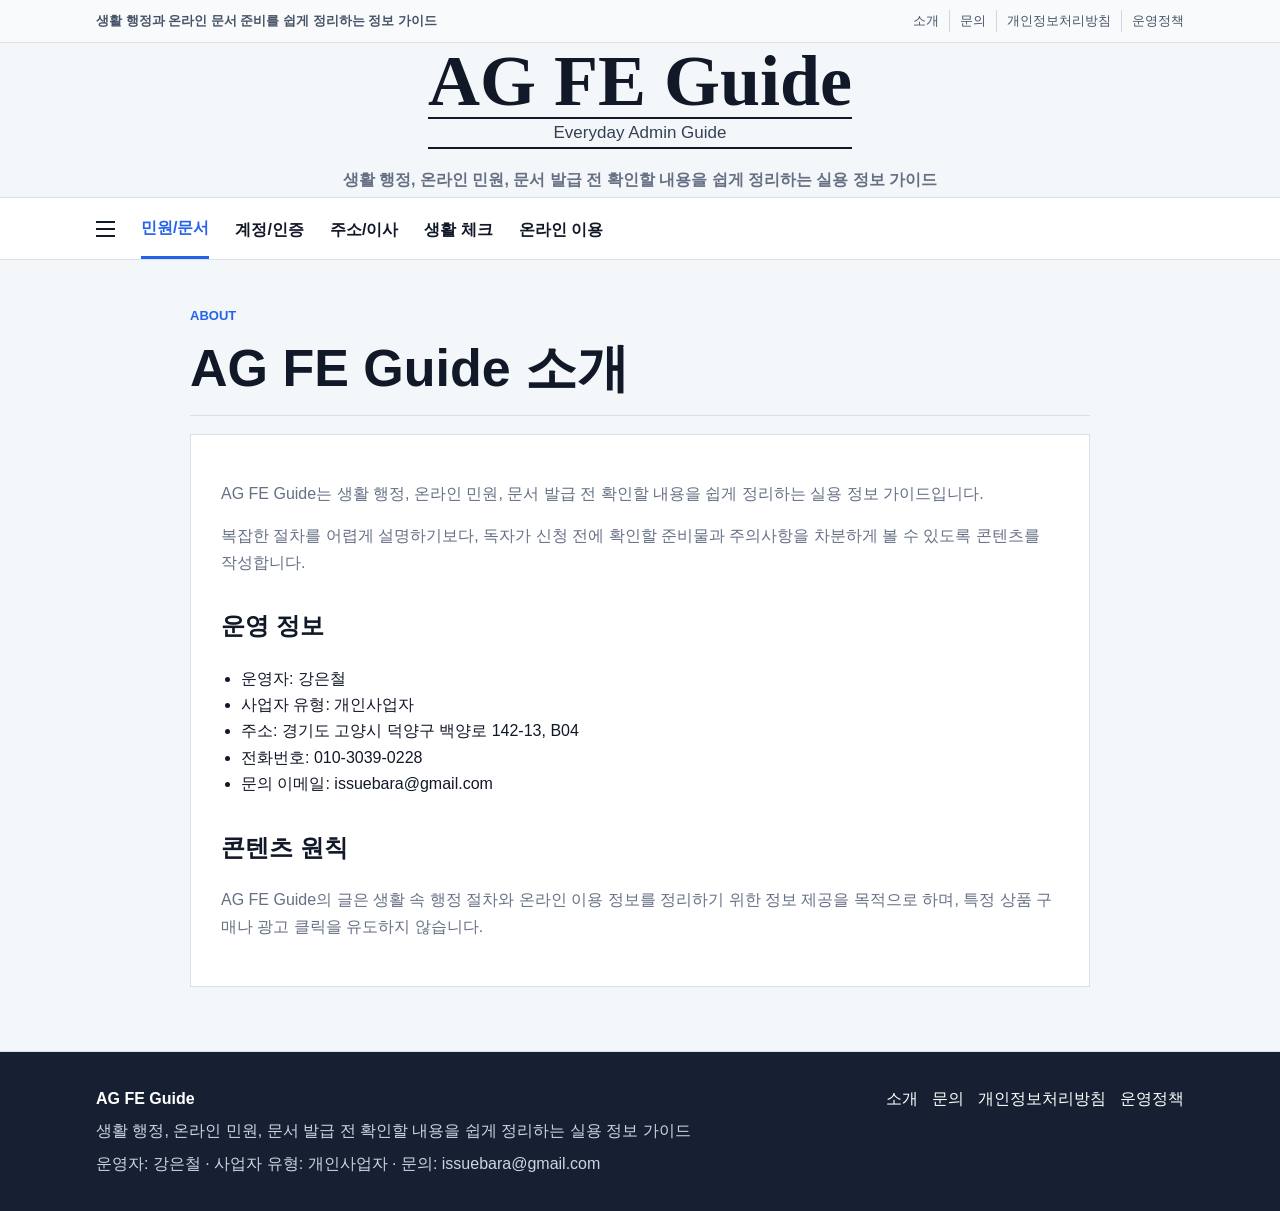
==== about.html @ 49040b3b "Initial ag-fe site" ====
<!doctype html>
<html lang="ko">
<head>
  <meta charset="utf-8">
  <meta name="viewport" content="width=device-width, initial-scale=1">
  <title>소개 | AG FE Guide</title>
  <meta name="description" content="AG FE Guide 소개">
  <link rel="stylesheet" href="./styles.css">
</head>
<body>
  <header class="topbar">
    <div class="container topbar-inner">
      <span>생활 행정과 온라인 문서 준비를 쉽게 정리하는 정보 가이드</span>
      <nav aria-label="보조 메뉴">
        <a href="./about.html">소개</a>
        <a href="./contact.html">문의</a>
        <a href="./privacy.html">개인정보처리방침</a>
        <a href="./terms.html">운영정책</a>
      </nav>
    </div>
  </header>
  <header class="masthead">
    <a class="logo" href="./" aria-label="AG FE Guide 홈">
      <strong>AG FE Guide</strong>
      <small>Everyday Admin Guide</small>
    </a>
    <p>생활 행정, 온라인 민원, 문서 발급 전 확인할 내용을 쉽게 정리하는 실용 정보 가이드</p>
  </header>
  <nav class="category-nav" aria-label="주요 카테고리">
    <div class="container category-inner">
      <span class="menu-icon" aria-hidden="true"></span>
      <a href="./category-documents.html">민원/문서</a>
        <a href="./category-account.html">계정/인증</a>
        <a href="./category-home.html">주소/이사</a>
        <a href="./category-daily.html">생활 체크</a>
        <a href="./category-digital.html">온라인 이용</a>
    </div>
  </nav>
  <main class="page">
    <span class="meta">ABOUT</span>
    <h1>AG FE Guide 소개</h1>
    <div class="page-copy">
      <p>AG FE Guide는 생활 행정, 온라인 민원, 문서 발급 전 확인할 내용을 쉽게 정리하는 실용 정보 가이드입니다.</p>
      <p>복잡한 절차를 어렵게 설명하기보다, 독자가 신청 전에 확인할 준비물과 주의사항을 차분하게 볼 수 있도록 콘텐츠를 작성합니다.</p>
      <h2>운영 정보</h2>
      <ul>
        <li>운영자: 강은철</li>
        <li>사업자 유형: 개인사업자</li>
        <li>주소: 경기도 고양시 덕양구 백양로 142-13, B04</li>
        <li>전화번호: 010-3039-0228</li>
        <li>문의 이메일: issuebara@gmail.com</li>
      </ul>
      <h2>콘텐츠 원칙</h2>
      <p>AG FE Guide의 글은 생활 속 행정 절차와 온라인 이용 정보를 정리하기 위한 정보 제공을 목적으로 하며, 특정 상품 구매나 광고 클릭을 유도하지 않습니다.</p>
    </div>
  </main>
  <footer class="footer">
    <div class="container footer-inner">
      <div>
        <strong>AG FE Guide</strong>
        <p>생활 행정, 온라인 민원, 문서 발급 전 확인할 내용을 쉽게 정리하는 실용 정보 가이드</p>
        <p>운영자: 강은철 · 사업자 유형: 개인사업자 · 문의: issuebara@gmail.com</p>
      </div>
      <nav aria-label="푸터 메뉴">
        <a href="./about.html">소개</a>
        <a href="./contact.html">문의</a>
        <a href="./privacy.html">개인정보처리방침</a>
        <a href="./terms.html">운영정책</a>
      </nav>
    </div>
  </footer>
</body>
</html>
---- styles.css ----
:root {
  --ink: #111827;
  --muted: #667085;
  --line: #d8e0e8;
  --paper: #ffffff;
  --wash: #f4f7f9;
  --blue: #2563eb;
  --teal: #0f766e;
  --coral: #ea6b52;
  --gold: #ca8a04;
}
* { box-sizing: border-box; }
body {
  margin: 0;
  background: var(--wash);
  color: var(--ink);
  font-family: Arial, "Malgun Gothic", sans-serif;
  line-height: 1.65;
}
a { color: inherit; text-decoration: none; }
.container { width: min(1088px, calc(100% - 32px)); margin: 0 auto; }
.topbar {
  background: #f8fafc;
  border-bottom: 1px solid var(--line);
  color: #475467;
  font-size: 13px;
}
.topbar-inner {
  display: flex;
  min-height: 42px;
  align-items: center;
  justify-content: space-between;
  gap: 18px;
}
.topbar span { font-weight: 700; }
.topbar nav { display: flex; flex-wrap: wrap; gap: 0; }
.topbar a { padding: 0 10px; border-right: 1px solid #cfd7df; }
.topbar a:first-child { padding-left: 0; }
.topbar a:last-child { border-right: 0; padding-right: 0; }
.masthead {
  display: grid;
  min-height: 154px;
  place-items: center;
  text-align: center;
}
.logo { display: inline-grid; place-items: center; gap: 2px; }
.logo strong {
  font-family: Georgia, "Times New Roman", serif;
  font-size: clamp(42px, 7vw, 72px);
  line-height: .95;
}
.logo small {
  display: block;
  width: 100%;
  border-top: 2px solid var(--ink);
  border-bottom: 2px solid var(--ink);
  color: #344054;
  font-size: 17px;
}
.masthead p {
  max-width: 760px;
  margin: 10px 0 0;
  color: var(--muted);
  font-weight: 700;
}
.category-nav {
  background: #fff;
  border-top: 1px solid var(--line);
  border-bottom: 1px solid var(--line);
}
.category-inner {
  display: flex;
  min-height: 56px;
  align-items: center;
  gap: 26px;
  overflow-x: auto;
}
.menu-icon, .menu-icon::before, .menu-icon::after {
  display: block;
  width: 19px;
  height: 2px;
  background: var(--ink);
}
.menu-icon { position: relative; flex: 0 0 auto; }
.menu-icon::before, .menu-icon::after { content: ""; position: absolute; left: 0; }
.menu-icon::before { top: -7px; }
.menu-icon::after { top: 7px; }
.category-inner a {
  flex: 0 0 auto;
  padding: 17px 0 15px;
  font-weight: 900;
  font-size: 16px;
}
.category-inner a:first-of-type {
  color: var(--blue);
  border-bottom: 3px solid var(--blue);
}
.home {
  display: grid;
  grid-template-columns: minmax(0, 1fr) 320px;
  gap: 32px;
  padding: 34px 0 60px;
}
.hero {
  display: grid;
  grid-template-columns: minmax(310px, .85fr) minmax(380px, 1fr);
  gap: 30px;
  align-items: center;
}
.hero-copy h1 {
  margin: 10px 0 18px;
  font-size: clamp(38px, 5vw, 60px);
  line-height: 1.08;
}
.eyebrow, .meta { color: var(--blue); font-size: 13px; font-weight: 900; }
.hero-copy p { color: #475467; font-size: 17px; }
.hero-visual {
  min-height: 320px;
  padding: 34px;
  background:
    radial-gradient(circle at 78% 20%, rgba(234,107,82,.28), transparent 34%),
    linear-gradient(135deg, #e7f0ff, #ecfdf5);
  border: 1px solid var(--line);
  box-shadow: 0 18px 40px rgba(15, 23, 42, .1);
}
.visual-card {
  height: 100%;
  min-height: 252px;
  padding: 28px;
  background: rgba(255,255,255,.86);
  border: 1px solid rgba(255,255,255,.9);
}
.visual-card strong { display: block; font-size: 32px; line-height: 1.25; }
.visual-card span { display: inline-block; margin-top: 18px; color: var(--teal); font-weight: 900; }
.side-panel {
  align-self: start;
  padding: 22px;
  background: #fff;
  border: 1px solid var(--line);
}
.side-panel h2 {
  margin: 0 0 12px;
  padding-bottom: 12px;
  border-bottom: 3px solid var(--ink);
  font-size: 21px;
}
.side-panel ol { margin: 0; padding: 0; list-style: none; counter-reset: rank; }
.side-panel li {
  display: grid;
  grid-template-columns: 30px 1fr;
  gap: 10px;
  padding: 13px 0;
  border-bottom: 1px solid var(--line);
  counter-increment: rank;
}
.side-panel li::before {
  content: counter(rank);
  color: var(--coral);
  font-size: 22px;
  font-weight: 900;
  line-height: 1;
}
.section {
  grid-column: 1 / -1;
  padding-top: 28px;
  border-top: 1px solid var(--line);
}
.section-head {
  display: flex;
  align-items: end;
  justify-content: space-between;
  gap: 18px;
  margin-bottom: 20px;
}
.section-head h2 { margin: 0; font-size: 28px; }
.section-head p { margin: 0; color: var(--muted); }
.category-grid {
  display: grid;
  grid-template-columns: repeat(5, minmax(0, 1fr));
  gap: 18px;
}
.category-card {
  min-height: 190px;
  padding: 20px;
  background: #fff;
  border: 1px solid var(--line);
  border-top: 4px solid var(--blue);
}
.category-card:nth-child(2) { border-top-color: var(--coral); }
.category-card:nth-child(3) { border-top-color: var(--teal); }
.category-card:nth-child(4) { border-top-color: #7c3aed; }
.category-card:nth-child(5) { border-top-color: var(--gold); }
.category-card h3 { margin: 0 0 10px; font-size: 20px; line-height: 1.3; }
.category-card p, .page-copy p, .footer p { color: var(--muted); }
.page {
  width: min(900px, calc(100% - 32px));
  margin: 0 auto;
  padding: 42px 0 64px;
}
.page h1 {
  margin: 10px 0 18px;
  padding-bottom: 18px;
  border-bottom: 1px solid var(--line);
  font-size: clamp(34px, 5vw, 52px);
  line-height: 1.12;
}
.page-copy {
  padding: 30px;
  background: #fff;
  border: 1px solid var(--line);
}
.page-copy h2 { margin-top: 30px; font-size: 24px; }
.page-copy ul { padding-left: 20px; }
.footer {
  border-top: 1px solid var(--line);
  background: #172033;
  color: #fff;
  padding: 34px 0;
}
.footer-inner {
  display: flex;
  justify-content: space-between;
  gap: 24px;
}
.footer nav { display: flex; flex-wrap: wrap; gap: 14px; }
.footer p { margin: 6px 0 0; color: #cbd5e1; }
@media (max-width: 960px) {
  .topbar-inner, .section-head, .footer-inner { align-items: flex-start; flex-direction: column; }
  .home { grid-template-columns: 1fr; }
  .hero { grid-template-columns: 1fr; }
  .category-grid { grid-template-columns: repeat(2, minmax(0, 1fr)); }
}
@media (max-width: 580px) {
  .container, .page { width: min(100% - 24px, 1088px); }
  .masthead { min-height: 136px; }
  .category-inner { gap: 18px; }
  .hero-copy h1, .page h1 { font-size: 34px; }
  .category-grid { grid-template-columns: 1fr; }
  .page-copy { padding: 22px; }
}
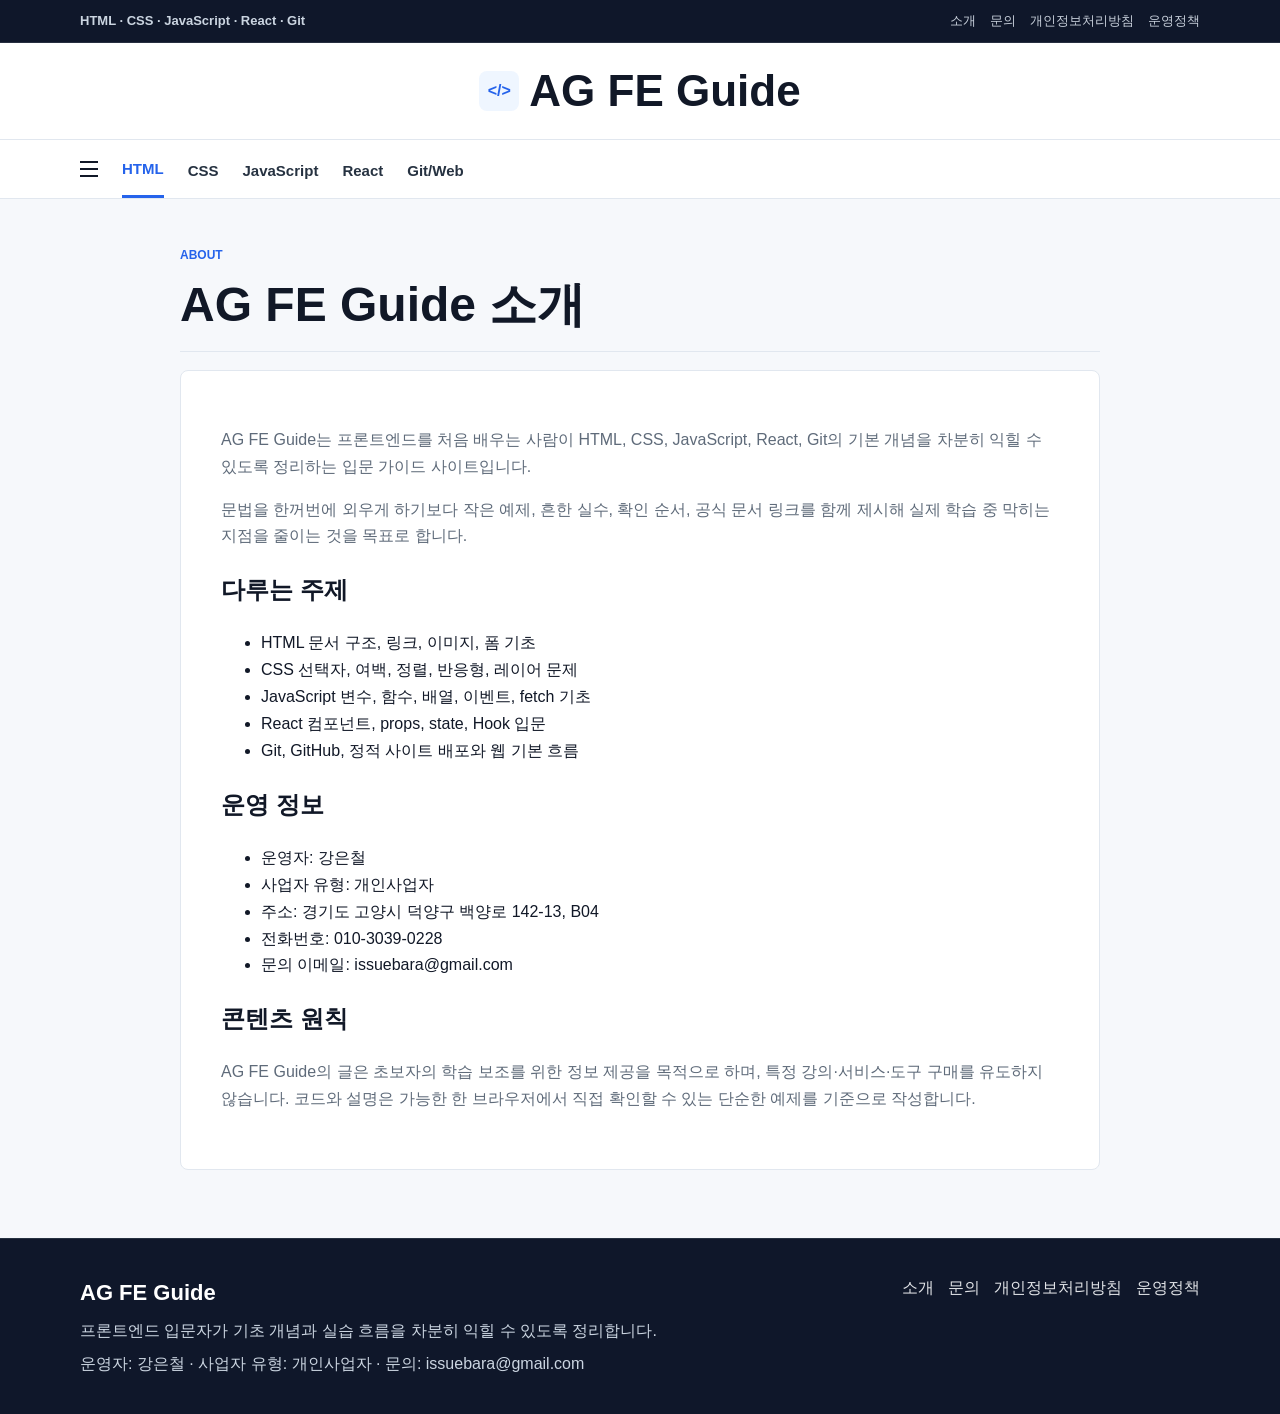
==== commit 746680f5: "Align about page with frontend guide identity" ====
--- a/about.html
+++ b/about.html
@@ -4,13 +4,13 @@
   <meta charset="utf-8">
   <meta name="viewport" content="width=device-width, initial-scale=1">
   <title>소개 | AG FE Guide</title>
-  <meta name="description" content="AG FE Guide 소개">
+  <meta name="description" content="AG FE Guide는 프론트엔드 입문자를 위한 HTML, CSS, JavaScript, React, Git 기초 가이드입니다.">
   <link rel="stylesheet" href="./styles.css">
 </head>
 <body>
   <header class="topbar">
     <div class="container topbar-inner">
-      <span>생활 행정과 온라인 문서 준비를 쉽게 정리하는 정보 가이드</span>
+      <span>HTML · CSS · JavaScript · React · Git</span>
       <nav aria-label="보조 메뉴">
         <a href="./about.html">소개</a>
         <a href="./contact.html">문의</a>
@@ -22,26 +22,32 @@
   <header class="masthead">
     <a class="logo" href="./" aria-label="AG FE Guide 홈">
       <strong>AG FE Guide</strong>
-      <small>Everyday Admin Guide</small>
     </a>
-    <p>생활 행정, 온라인 민원, 문서 발급 전 확인할 내용을 쉽게 정리하는 실용 정보 가이드</p>
   </header>
   <nav class="category-nav" aria-label="주요 카테고리">
     <div class="container category-inner">
       <span class="menu-icon" aria-hidden="true"></span>
-      <a href="./category-documents.html">민원/문서</a>
-        <a href="./category-account.html">계정/인증</a>
-        <a href="./category-home.html">주소/이사</a>
-        <a href="./category-daily.html">생활 체크</a>
-        <a href="./category-digital.html">온라인 이용</a>
+      <a href="./category-documents.html">HTML</a>
+      <a href="./category-account.html">CSS</a>
+      <a href="./category-home.html">JavaScript</a>
+      <a href="./category-daily.html">React</a>
+      <a href="./category-digital.html">Git/Web</a>
     </div>
   </nav>
   <main class="page">
     <span class="meta">ABOUT</span>
     <h1>AG FE Guide 소개</h1>
     <div class="page-copy">
-      <p>AG FE Guide는 생활 행정, 온라인 민원, 문서 발급 전 확인할 내용을 쉽게 정리하는 실용 정보 가이드입니다.</p>
-      <p>복잡한 절차를 어렵게 설명하기보다, 독자가 신청 전에 확인할 준비물과 주의사항을 차분하게 볼 수 있도록 콘텐츠를 작성합니다.</p>
+      <p>AG FE Guide는 프론트엔드를 처음 배우는 사람이 HTML, CSS, JavaScript, React, Git의 기본 개념을 차분히 익힐 수 있도록 정리하는 입문 가이드 사이트입니다.</p>
+      <p>문법을 한꺼번에 외우게 하기보다 작은 예제, 흔한 실수, 확인 순서, 공식 문서 링크를 함께 제시해 실제 학습 중 막히는 지점을 줄이는 것을 목표로 합니다.</p>
+      <h2>다루는 주제</h2>
+      <ul>
+        <li>HTML 문서 구조, 링크, 이미지, 폼 기초</li>
+        <li>CSS 선택자, 여백, 정렬, 반응형, 레이어 문제</li>
+        <li>JavaScript 변수, 함수, 배열, 이벤트, fetch 기초</li>
+        <li>React 컴포넌트, props, state, Hook 입문</li>
+        <li>Git, GitHub, 정적 사이트 배포와 웹 기본 흐름</li>
+      </ul>
       <h2>운영 정보</h2>
       <ul>
         <li>운영자: 강은철</li>
@@ -51,14 +57,14 @@
         <li>문의 이메일: issuebara@gmail.com</li>
       </ul>
       <h2>콘텐츠 원칙</h2>
-      <p>AG FE Guide의 글은 생활 속 행정 절차와 온라인 이용 정보를 정리하기 위한 정보 제공을 목적으로 하며, 특정 상품 구매나 광고 클릭을 유도하지 않습니다.</p>
+      <p>AG FE Guide의 글은 초보자의 학습 보조를 위한 정보 제공을 목적으로 하며, 특정 강의·서비스·도구 구매를 유도하지 않습니다. 코드와 설명은 가능한 한 브라우저에서 직접 확인할 수 있는 단순한 예제를 기준으로 작성합니다.</p>
     </div>
   </main>
   <footer class="footer">
     <div class="container footer-inner">
       <div>
         <strong>AG FE Guide</strong>
-        <p>생활 행정, 온라인 민원, 문서 발급 전 확인할 내용을 쉽게 정리하는 실용 정보 가이드</p>
+        <p>프론트엔드 입문자가 기초 개념과 실습 흐름을 차분히 익힐 수 있도록 정리합니다.</p>
         <p>운영자: 강은철 · 사업자 유형: 개인사업자 · 문의: issuebara@gmail.com</p>
       </div>
       <nav aria-label="푸터 메뉴">
--- a/styles.css
+++ b/styles.css
@@ -1,240 +1,200 @@
 :root {
   --ink: #111827;
-  --muted: #667085;
-  --line: #d8e0e8;
+  --muted: #5f6b7a;
+  --soft: #8b98a8;
+  --line: #e1e7ef;
   --paper: #ffffff;
-  --wash: #f4f7f9;
+  --wash: #f6f8fb;
   --blue: #2563eb;
   --teal: #0f766e;
-  --coral: #ea6b52;
-  --gold: #ca8a04;
+  --coral: #c2410c;
+  --gold: #a16207;
+  --violet: #6d28d9;
+  --code: #0f172a;
 }
 * { box-sizing: border-box; }
+html { background: var(--wash); }
 body {
   margin: 0;
   background: var(--wash);
   color: var(--ink);
   font-family: Arial, "Malgun Gothic", sans-serif;
-  line-height: 1.65;
+  line-height: 1.68;
 }
 a { color: inherit; text-decoration: none; }
-.container { width: min(1088px, calc(100% - 32px)); margin: 0 auto; }
+a:hover { color: var(--blue); }
+.container { width: min(1120px, calc(100% - 36px)); margin: 0 auto; }
 .topbar {
-  background: #f8fafc;
-  border-bottom: 1px solid var(--line);
-  color: #475467;
+  background: #0f172a;
+  border-bottom: 1px solid rgba(255,255,255,.1);
+  color: #cbd5e1;
   font-size: 13px;
 }
-.topbar-inner {
-  display: flex;
-  min-height: 42px;
-  align-items: center;
-  justify-content: space-between;
-  gap: 18px;
-}
-.topbar span { font-weight: 700; }
-.topbar nav { display: flex; flex-wrap: wrap; gap: 0; }
-.topbar a { padding: 0 10px; border-right: 1px solid #cfd7df; }
-.topbar a:first-child { padding-left: 0; }
-.topbar a:last-child { border-right: 0; padding-right: 0; }
+.topbar-inner { display: flex; min-height: 42px; align-items: center; justify-content: space-between; gap: 18px; }
+.topbar span { font-weight: 800; letter-spacing: 0; }
+.topbar nav, .footer nav { display: flex; flex-wrap: wrap; gap: 14px; }
+.topbar a { color: #e5edf7; opacity: .86; }
+.topbar a:hover { opacity: 1; color: #fff; }
 .masthead {
   display: grid;
-  min-height: 154px;
+  min-height: 96px;
   place-items: center;
   text-align: center;
-}
-.logo { display: inline-grid; place-items: center; gap: 2px; }
-.logo strong {
-  font-family: Georgia, "Times New Roman", serif;
-  font-size: clamp(42px, 7vw, 72px);
-  line-height: .95;
-}
-.logo small {
-  display: block;
-  width: 100%;
-  border-top: 2px solid var(--ink);
-  border-bottom: 2px solid var(--ink);
-  color: #344054;
-  font-size: 17px;
-}
-.masthead p {
-  max-width: 760px;
-  margin: 10px 0 0;
-  color: var(--muted);
-  font-weight: 700;
-}
+  padding: 18px 16px;
+  background: #fff;
+}
+.logo { display: inline-flex; align-items: center; gap: 10px; }
+.logo::before {
+  content: "</>";
+  display: inline-grid;
+  width: 40px;
+  height: 40px;
+  place-items: center;
+  border-radius: 8px;
+  background: #eff6ff;
+  color: var(--blue);
+  font-weight: 900;
+}
+.logo strong { font-size: clamp(28px, 5vw, 44px); line-height: 1; letter-spacing: 0; }
+.logo small, .masthead p { display: none; }
 .category-nav {
-  background: #fff;
+  position: sticky;
+  top: 0;
+  z-index: 10;
+  background: rgba(255,255,255,.96);
   border-top: 1px solid var(--line);
   border-bottom: 1px solid var(--line);
-}
-.category-inner {
-  display: flex;
-  min-height: 56px;
-  align-items: center;
-  gap: 26px;
-  overflow-x: auto;
-}
-.menu-icon, .menu-icon::before, .menu-icon::after {
-  display: block;
-  width: 19px;
-  height: 2px;
-  background: var(--ink);
-}
+  backdrop-filter: blur(12px);
+}
+.category-inner { display: flex; min-height: 54px; align-items: center; gap: 24px; overflow-x: auto; }
+.menu-icon, .menu-icon::before, .menu-icon::after { display: block; width: 18px; height: 2px; background: var(--ink); }
 .menu-icon { position: relative; flex: 0 0 auto; }
 .menu-icon::before, .menu-icon::after { content: ""; position: absolute; left: 0; }
 .menu-icon::before { top: -7px; }
 .menu-icon::after { top: 7px; }
-.category-inner a {
-  flex: 0 0 auto;
-  padding: 17px 0 15px;
-  font-weight: 900;
-  font-size: 16px;
-}
-.category-inner a:first-of-type {
-  color: var(--blue);
-  border-bottom: 3px solid var(--blue);
-}
-.home {
-  display: grid;
-  grid-template-columns: minmax(0, 1fr) 320px;
-  gap: 32px;
-  padding: 34px 0 60px;
-}
+.category-inner a { flex: 0 0 auto; padding: 16px 0 14px; color: #263241; font-weight: 900; font-size: 15px; }
+.category-inner a:first-of-type { color: var(--blue); border-bottom: 3px solid var(--blue); }
+.home { display: grid; grid-template-columns: minmax(0, 1fr) 324px; gap: 28px; padding: 28px 0 64px; }
 .hero {
   display: grid;
-  grid-template-columns: minmax(310px, .85fr) minmax(380px, 1fr);
-  gap: 30px;
-  align-items: center;
-}
-.hero-copy h1 {
-  margin: 10px 0 18px;
-  font-size: clamp(38px, 5vw, 60px);
-  line-height: 1.08;
-}
-.eyebrow, .meta { color: var(--blue); font-size: 13px; font-weight: 900; }
-.hero-copy p { color: #475467; font-size: 17px; }
+  grid-template-columns: minmax(300px, 1fr) 360px;
+  gap: 0;
+  align-items: stretch;
+  min-height: 330px;
+  background: #fff;
+  border: 1px solid var(--line);
+  border-radius: 8px;
+  overflow: hidden;
+}
+.hero-copy { padding: clamp(28px, 5vw, 48px); }
+.hero-copy h1 { margin: 10px 0 16px; font-size: clamp(32px, 4.5vw, 52px); line-height: 1.12; letter-spacing: 0; }
+.eyebrow, .meta { color: var(--blue); font-size: 12px; font-weight: 900; }
+.hero-copy p { max-width: 650px; color: #445064; font-size: 17px; font-weight: 700; }
 .hero-visual {
-  min-height: 320px;
-  padding: 34px;
-  background:
-    radial-gradient(circle at 78% 20%, rgba(234,107,82,.28), transparent 34%),
-    linear-gradient(135deg, #e7f0ff, #ecfdf5);
-  border: 1px solid var(--line);
-  box-shadow: 0 18px 40px rgba(15, 23, 42, .1);
+  display: grid;
+  min-height: 300px;
+  padding: 24px;
+  background: #111827;
+  color: #fff;
+  border-left: 1px solid var(--line);
 }
 .visual-card {
-  height: 100%;
-  min-height: 252px;
-  padding: 28px;
-  background: rgba(255,255,255,.86);
-  border: 1px solid rgba(255,255,255,.9);
-}
-.visual-card strong { display: block; font-size: 32px; line-height: 1.25; }
-.visual-card span { display: inline-block; margin-top: 18px; color: var(--teal); font-weight: 900; }
+  display: flex;
+  min-height: 100%;
+  flex-direction: column;
+  justify-content: space-between;
+  padding: 24px;
+  border: 1px solid rgba(255,255,255,.14);
+  border-radius: 8px;
+  background: #0f172a;
+}
+.visual-card strong { display: block; font-size: clamp(26px, 3vw, 34px); line-height: 1.15; }
+.visual-card span { display: inline-block; margin-top: 14px; color: #93c5fd; font-weight: 900; }
+.visual-lines { display: grid; gap: 10px; margin-top: 30px; }
+.visual-lines i { display: block; height: 9px; border-radius: 999px; background: #dbeafe; opacity: .9; }
+.visual-lines i:nth-child(1) { width: 92%; }
+.visual-lines i:nth-child(2) { width: 68%; background: #99f6e4; }
+.visual-lines i:nth-child(3) { width: 78%; background: #fde68a; }
 .side-panel {
   align-self: start;
   padding: 22px;
   background: #fff;
   border: 1px solid var(--line);
-}
-.side-panel h2 {
-  margin: 0 0 12px;
-  padding-bottom: 12px;
-  border-bottom: 3px solid var(--ink);
-  font-size: 21px;
-}
+  border-radius: 8px;
+}
+.side-panel h2 { margin: 0 0 12px; padding-bottom: 12px; border-bottom: 1px solid var(--line); font-size: 20px; }
 .side-panel ol { margin: 0; padding: 0; list-style: none; counter-reset: rank; }
-.side-panel li {
-  display: grid;
-  grid-template-columns: 30px 1fr;
-  gap: 10px;
-  padding: 13px 0;
-  border-bottom: 1px solid var(--line);
-  counter-increment: rank;
-}
-.side-panel li::before {
-  content: counter(rank);
-  color: var(--coral);
-  font-size: 22px;
-  font-weight: 900;
-  line-height: 1;
-}
-.section {
-  grid-column: 1 / -1;
-  padding-top: 28px;
-  border-top: 1px solid var(--line);
-}
-.section-head {
-  display: flex;
-  align-items: end;
-  justify-content: space-between;
-  gap: 18px;
-  margin-bottom: 20px;
-}
-.section-head h2 { margin: 0; font-size: 28px; }
-.section-head p { margin: 0; color: var(--muted); }
-.category-grid {
-  display: grid;
-  grid-template-columns: repeat(5, minmax(0, 1fr));
-  gap: 18px;
-}
-.category-card {
-  min-height: 190px;
+.side-panel li { display: grid; grid-template-columns: 32px 1fr; gap: 10px; padding: 14px 0; border-bottom: 1px solid var(--line); counter-increment: rank; }
+.side-panel li:last-child { border-bottom: 0; }
+.side-panel li::before { content: counter(rank); display: grid; width: 26px; height: 26px; place-items: center; border-radius: 6px; background: #eff6ff; color: var(--blue); font-size: 14px; font-weight: 900; line-height: 1; }
+.side-panel a { font-weight: 800; }
+.section { grid-column: 1 / -1; padding-top: 30px; border-top: 1px solid var(--line); }
+.section-head { display: flex; align-items: end; justify-content: space-between; gap: 18px; margin-bottom: 18px; }
+.section-head h2 { margin: 0; font-size: clamp(24px, 3vw, 32px); line-height: 1.15; }
+.section-head p { margin: 0; color: var(--muted); font-weight: 700; }
+.category-grid, .post-grid { display: grid; grid-template-columns: repeat(3, minmax(0, 1fr)); gap: 14px; }
+.category-grid { grid-template-columns: repeat(5, minmax(0, 1fr)); }
+.category-card, .post-card {
+  min-height: 180px;
   padding: 20px;
   background: #fff;
   border: 1px solid var(--line);
-  border-top: 4px solid var(--blue);
-}
-.category-card:nth-child(2) { border-top-color: var(--coral); }
-.category-card:nth-child(3) { border-top-color: var(--teal); }
-.category-card:nth-child(4) { border-top-color: #7c3aed; }
-.category-card:nth-child(5) { border-top-color: var(--gold); }
-.category-card h3 { margin: 0 0 10px; font-size: 20px; line-height: 1.3; }
-.category-card p, .page-copy p, .footer p { color: var(--muted); }
-.page {
-  width: min(900px, calc(100% - 32px));
-  margin: 0 auto;
-  padding: 42px 0 64px;
-}
-.page h1 {
-  margin: 10px 0 18px;
-  padding-bottom: 18px;
-  border-bottom: 1px solid var(--line);
-  font-size: clamp(34px, 5vw, 52px);
-  line-height: 1.12;
-}
-.page-copy {
-  padding: 30px;
-  background: #fff;
-  border: 1px solid var(--line);
-}
-.page-copy h2 { margin-top: 30px; font-size: 24px; }
-.page-copy ul { padding-left: 20px; }
-.footer {
-  border-top: 1px solid var(--line);
-  background: #172033;
-  color: #fff;
-  padding: 34px 0;
-}
-.footer-inner {
-  display: flex;
-  justify-content: space-between;
-  gap: 24px;
-}
-.footer nav { display: flex; flex-wrap: wrap; gap: 14px; }
+  border-radius: 8px;
+  border-top: 3px solid var(--blue);
+  transition: transform .18s ease, box-shadow .18s ease, border-color .18s ease;
+}
+.category-card:hover, .post-card:hover { transform: translateY(-2px); box-shadow: 0 10px 24px rgba(15, 23, 42, .07); border-color: #bdc8d8; }
+.category-card:nth-child(2), .post-card:nth-child(2n) { border-top-color: var(--coral); }
+.category-card:nth-child(3), .post-card:nth-child(3n) { border-top-color: var(--teal); }
+.category-card:nth-child(4), .post-card:nth-child(4n) { border-top-color: var(--violet); }
+.category-card:nth-child(5), .post-card:nth-child(5n) { border-top-color: var(--gold); }
+.category-card h3, .post-card h3 { margin: 0 0 10px; font-size: 20px; line-height: 1.32; letter-spacing: 0; }
+.category-card p, .post-card p, .page-copy p, .footer p, .article-detail p { color: var(--muted); }
+.post-card .meta, .category-card .meta { display: inline-block; margin-bottom: 10px; }
+.page { width: min(920px, calc(100% - 36px)); margin: 0 auto; padding: 42px 0 68px; }
+.wide-page { width: min(1120px, calc(100% - 36px)); }
+.page h1, .article-detail h1 { margin: 10px 0 18px; padding-bottom: 18px; border-bottom: 1px solid var(--line); font-size: clamp(32px, 5vw, 48px); line-height: 1.14; letter-spacing: 0; }
+.page-copy, .article-detail { padding: clamp(24px, 4vw, 40px); background: #fff; border: 1px solid var(--line); border-radius: 8px; }
+.intro-copy { margin-bottom: 24px; }
+.category-section { border-top: 0; padding-top: 0; }
+.article-page { width: min(920px, calc(100% - 36px)); }
+.article-detail { font-size: 17px; }
+.article-detail section { margin-top: 34px; }
+.article-detail h2 { margin: 0 0 12px; font-size: 24px; line-height: 1.25; }
+.lead { font-size: 19px; color: #344054; font-weight: 800; }
+pre { overflow-x: auto; padding: 18px; background: var(--code); color: #e5e7eb; border-radius: 8px; line-height: 1.55; }
+code { font-family: Consolas, Monaco, monospace; font-size: 14px; }
+table { width: 100%; border-collapse: collapse; background: #fff; }
+td { padding: 12px 13px; border: 1px solid var(--line); vertical-align: top; }
+tr:first-child td { background: #f2f5f8; color: var(--ink); font-weight: 900; }
+.check-list { display: grid; gap: 10px; padding-left: 20px; }
+.doc-link, .related-posts, .eeat-box, .author-box { padding: 18px; background: #f8fafc; border: 1px solid var(--line); border-radius: 8px; }
+.eeat-box { border-left: 4px solid var(--teal); }
+.author-box { border-left: 4px solid var(--blue); }
+.author-box strong { color: var(--ink); }
+.doc-link a, .related-posts a { color: var(--blue); font-weight: 900; }
+.empty-note { grid-column: 1 / -1; padding: 22px; background: #fff; border: 1px solid var(--line); color: var(--muted); border-radius: 8px; }
+.footer { border-top: 1px solid #263241; background: #0f172a; color: #fff; padding: 36px 0; }
+.footer-inner { display: flex; justify-content: space-between; gap: 24px; }
+.footer strong { font-size: 22px; }
 .footer p { margin: 6px 0 0; color: #cbd5e1; }
-@media (max-width: 960px) {
+.footer a { color: #f8fafc; opacity: .9; }
+.footer a:hover { opacity: 1; color: #fff; }
+@media (max-width: 1000px) {
   .topbar-inner, .section-head, .footer-inner { align-items: flex-start; flex-direction: column; }
   .home { grid-template-columns: 1fr; }
   .hero { grid-template-columns: 1fr; }
-  .category-grid { grid-template-columns: repeat(2, minmax(0, 1fr)); }
-}
-@media (max-width: 580px) {
-  .container, .page { width: min(100% - 24px, 1088px); }
-  .masthead { min-height: 136px; }
+  .hero-visual { border-left: 0; border-top: 1px solid var(--line); }
+  .category-grid, .post-grid { grid-template-columns: repeat(2, minmax(0, 1fr)); }
+}
+@media (max-width: 640px) {
+  .container, .page, .wide-page, .article-page { width: min(100% - 24px, 1120px); }
+  .masthead { min-height: 84px; }
   .category-inner { gap: 18px; }
-  .hero-copy h1, .page h1 { font-size: 34px; }
-  .category-grid { grid-template-columns: 1fr; }
-  .page-copy { padding: 22px; }
-}
+  .home { padding-top: 20px; }
+  .hero-copy { padding: 24px; }
+  .hero-copy h1, .page h1, .article-detail h1 { font-size: 32px; }
+  .category-grid, .post-grid { grid-template-columns: 1fr; }
+  .page-copy, .article-detail { padding: 22px; }
+  .visual-card { padding: 22px; }
+}
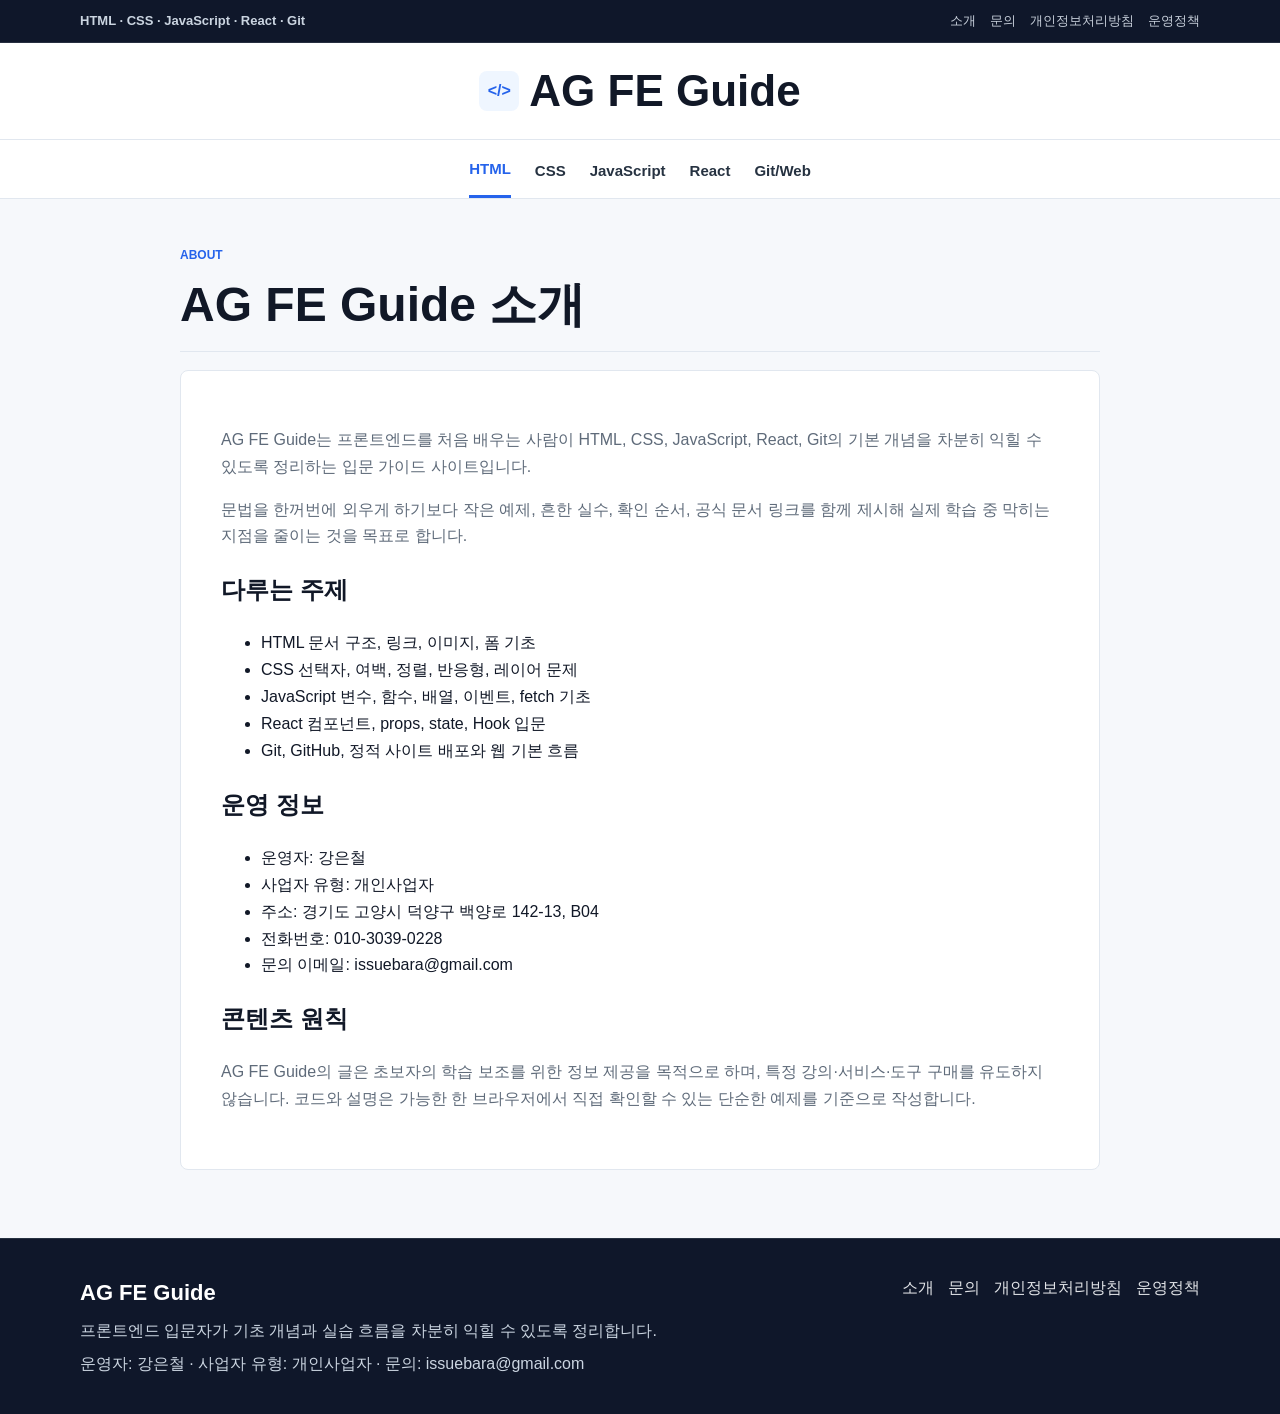
==== commit 7023016f: "Add AdSense verification to about page" ====
--- a/about.html
+++ b/about.html
@@ -5,6 +5,8 @@
   <meta name="viewport" content="width=device-width, initial-scale=1">
   <title>소개 | AG FE Guide</title>
   <meta name="description" content="AG FE Guide는 프론트엔드 입문자를 위한 HTML, CSS, JavaScript, React, Git 기초 가이드입니다.">
+  <meta name="google-adsense-account" content="ca-pub-4558482087323814">
+  <script async src="https://pagead2.googlesyndication.com/pagead/js/adsbygoogle.js?client=ca-pub-4558482087323814" crossorigin="anonymous"></script>
   <link rel="stylesheet" href="./styles.css">
 </head>
 <body>
--- a/styles.css
+++ b/styles.css
@@ -66,12 +66,8 @@
   border-bottom: 1px solid var(--line);
   backdrop-filter: blur(12px);
 }
-.category-inner { display: flex; min-height: 54px; align-items: center; gap: 24px; overflow-x: auto; }
-.menu-icon, .menu-icon::before, .menu-icon::after { display: block; width: 18px; height: 2px; background: var(--ink); }
-.menu-icon { position: relative; flex: 0 0 auto; }
-.menu-icon::before, .menu-icon::after { content: ""; position: absolute; left: 0; }
-.menu-icon::before { top: -7px; }
-.menu-icon::after { top: 7px; }
+.category-inner { display: flex; min-height: 54px; align-items: center; justify-content: center; gap: 24px; overflow-x: auto; }
+.menu-icon { display: none; }
 .category-inner a { flex: 0 0 auto; padding: 16px 0 14px; color: #263241; font-weight: 900; font-size: 15px; }
 .category-inner a:first-of-type { color: var(--blue); border-bottom: 3px solid var(--blue); }
 .home { display: grid; grid-template-columns: minmax(0, 1fr) 324px; gap: 28px; padding: 28px 0 64px; }
@@ -190,7 +186,7 @@
 @media (max-width: 640px) {
   .container, .page, .wide-page, .article-page { width: min(100% - 24px, 1120px); }
   .masthead { min-height: 84px; }
-  .category-inner { gap: 18px; }
+  .category-inner { justify-content: flex-start; gap: 18px; }
   .home { padding-top: 20px; }
   .hero-copy { padding: 24px; }
   .hero-copy h1, .page h1, .article-detail h1 { font-size: 32px; }
